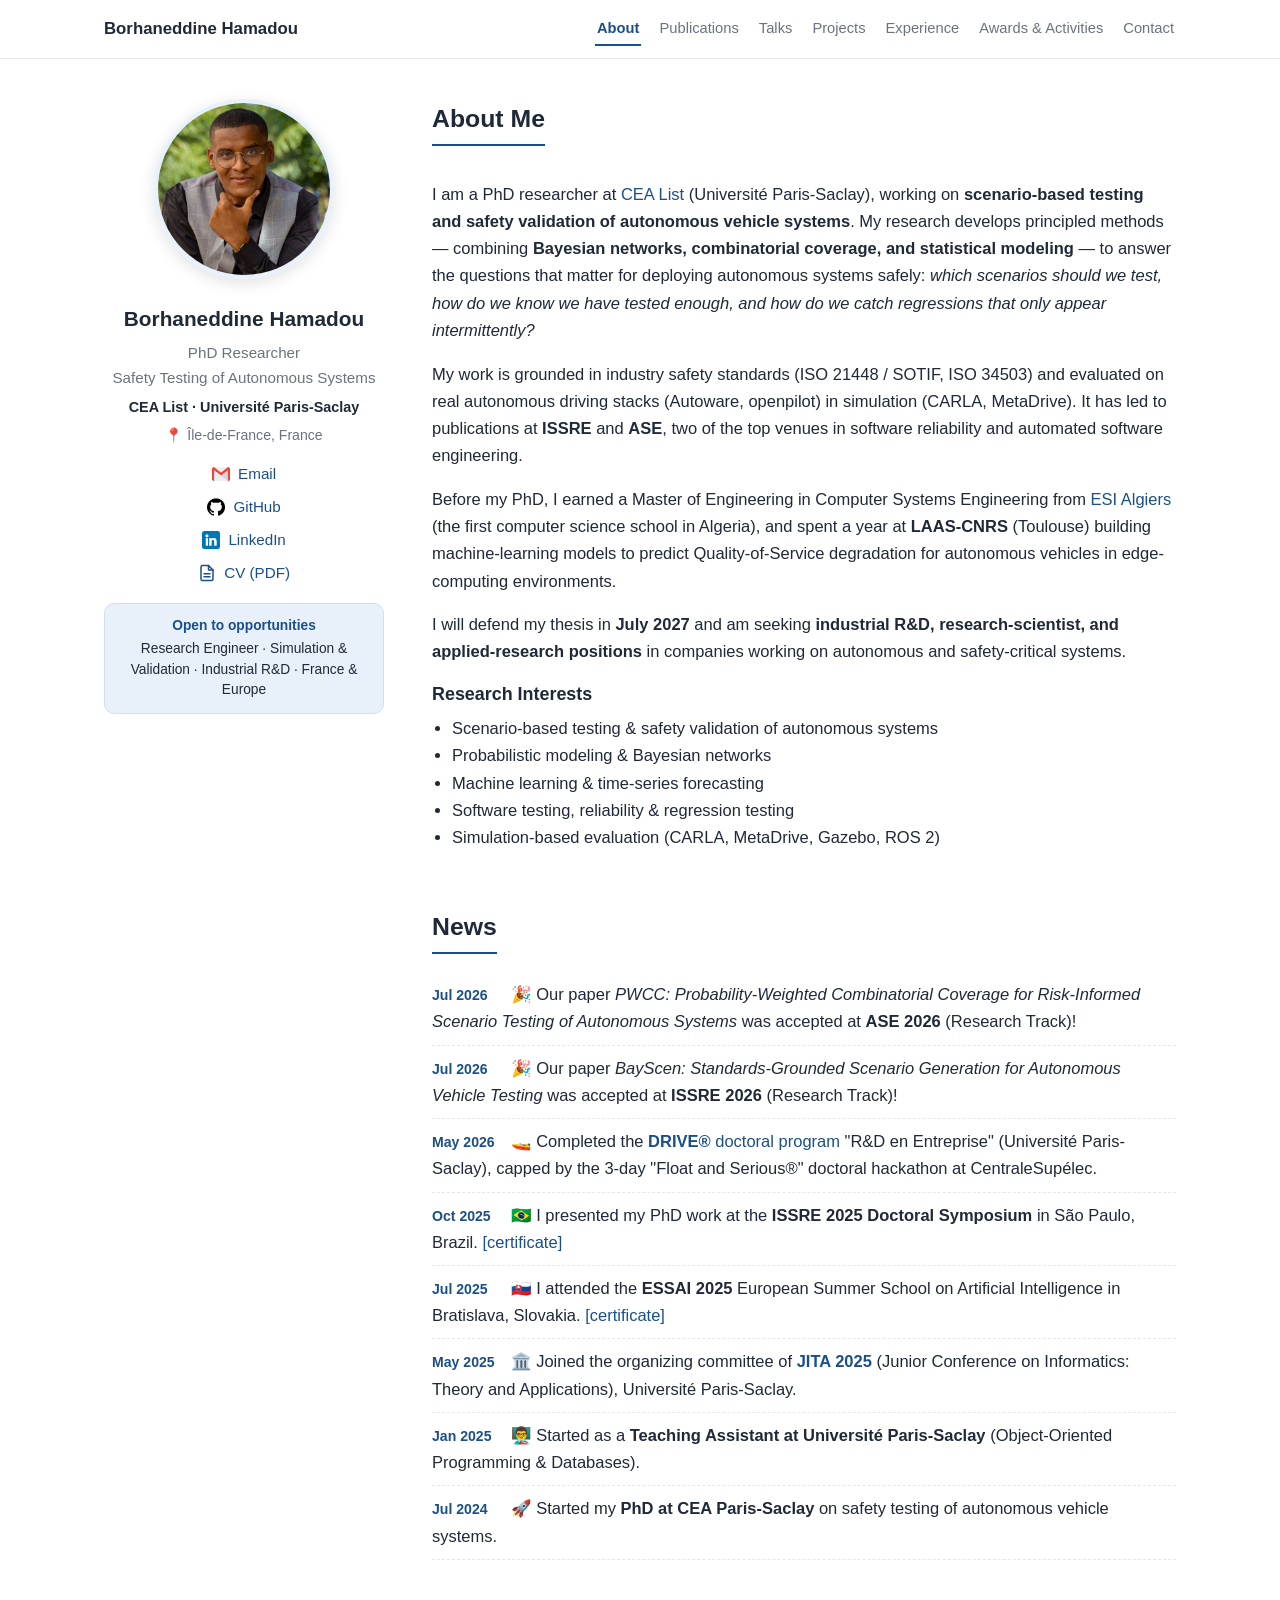
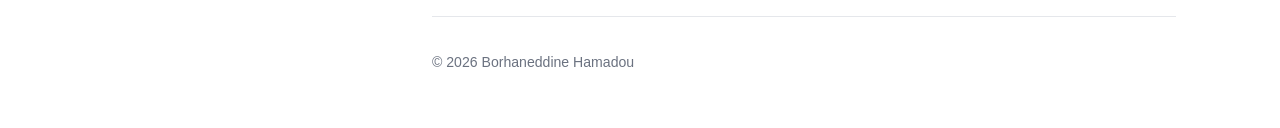
==== index.html @ 90764ddf "Initial commit: academic portfolio site Static multi-page site (no framework, no build step) for Git" ====
<!DOCTYPE html>
<html lang="en">
<head>
  <meta charset="UTF-8">
  <meta name="viewport" content="width=device-width, initial-scale=1.0">
  <title>Borhaneddine Hamadou — PhD Researcher in Autonomous Systems Safety Testing</title>
  <meta name="description" content="Borhaneddine Hamadou is a PhD researcher at CEA List, Université Paris-Saclay, working on scenario-based testing and safety validation of autonomous vehicle systems. Publications at ISSRE and ASE.">
  <meta name="author" content="Borhaneddine Hamadou">
  <meta name="keywords" content="Borhaneddine Hamadou, autonomous vehicles, scenario-based testing, safety validation, verification and validation, Bayesian networks, machine learning, PhD, CEA, Paris-Saclay, ISSRE, ASE, research scientist, industrial R&D">
  <link rel="canonical" href="https://borhaneddinehamadou.github.io/">

  <!-- Open Graph / social sharing -->
  <meta property="og:type" content="website">
  <meta property="og:title" content="Borhaneddine Hamadou — PhD Researcher in Autonomous Systems Safety Testing">
  <meta property="og:description" content="Borhaneddine Hamadou is a PhD researcher at CEA List, Université Paris-Saclay, working on scenario-based testing and safety validation of autonomous vehicle systems. Publications at ISSRE and ASE.">
  <meta property="og:image" content="https://borhaneddinehamadou.github.io/img/web/borhaneddine.jpg">
  <meta property="og:url" content="https://borhaneddinehamadou.github.io/">
  <meta name="twitter:card" content="summary">

  <link rel="icon" type="image/svg+xml" href="favicon.svg">
  <link rel="stylesheet" href="css/style.css">
  <script type="application/ld+json">
  {
    "@context": "https://schema.org",
    "@type": "Person",
    "name": "Borhaneddine Hamadou",
    "jobTitle": "PhD Researcher in Safety Testing of Autonomous Systems",
    "affiliation": [
      { "@type": "Organization", "name": "CEA List" },
      { "@type": "CollegeOrUniversity", "name": "Université Paris-Saclay" }
    ],
    "email": "mailto:borhaneddine.hamadou@cea.fr",
    "image": "https://borhaneddinehamadou.github.io/img/web/borhaneddine.jpg",
    "url": "https://borhaneddinehamadou.github.io/",
    "sameAs": [
      "https://github.com/BorhaneddineHamadou",
      "https://www.linkedin.com/in/borhaneddine-hamadou-48272431b/"
    ],
    "knowsAbout": ["Autonomous Vehicles", "Scenario-Based Testing", "Safety Validation", "Bayesian Networks", "Machine Learning", "Software Reliability"],
    "alumniOf": { "@type": "CollegeOrUniversity", "name": "École nationale Supérieure d'Informatique d'Alger (ESI)" }
  }
  </script>
</head>
<body>

<header class="site-nav" id="top">
  <nav aria-label="Main navigation">
    <a href="index.html" class="brand">Borhaneddine Hamadou</a>
    <input type="checkbox" id="nav-toggle" class="nav-toggle">
    <label for="nav-toggle" class="nav-toggle-label" title="Menu"><span class="nav-burger"></span><span class="sr-only">Menu</span></label>
    <div class="nav-links">
      <a href="index.html" class="active">About</a>
      <a href="publications.html">Publications</a>
      <a href="talks.html">Talks</a>
      <a href="projects.html">Projects</a>
      <a href="experience.html">Experience</a>
      <a href="activities.html">Awards &amp; Activities</a>
      <a href="contact.html">Contact</a>
    </div>
  </nav>
</header>

<div class="layout">

  <!-- ============ SIDEBAR ============ -->
  <aside class="sidebar">
    <img src="img/web/borhaneddine.jpg" alt="Portrait of Borhaneddine Hamadou" class="avatar" width="180" height="180">
    <h1 class="name">Borhaneddine Hamadou</h1>
    <p class="tagline">PhD Researcher<br>Safety Testing of Autonomous Systems</p>
    <p class="affil">CEA List · Université Paris-Saclay</p>
    <p class="location">📍 Île-de-France, France</p>
    <ul class="side-links">
      <li><a href="mailto:borhaneddine.hamadou@cea.fr"><img src="img/web/gmail.png" alt="" class="icon" width="18" height="18"> Email</a></li>
      <li><a href="https://github.com/BorhaneddineHamadou" target="_blank" rel="noopener"><img src="img/web/github.png" alt="" class="icon" width="18" height="18"> GitHub</a></li>
      <li><a href="https://www.linkedin.com/in/borhaneddine-hamadou-48272431b/" target="_blank" rel="noopener"><img src="img/web/linkedin.png" alt="" class="icon" width="18" height="18"> LinkedIn</a></li>
      <li><a href="docs/Hamadou_Borhaneddine_CV.pdf" target="_blank" rel="noopener"><img src="img/web/cv.svg" alt="" class="icon" width="18" height="18"> CV (PDF)</a></li>
    </ul>
    <div class="availability">
      <strong>Open to opportunities</strong>
      <span>Research Engineer &middot; Simulation &amp; Validation &middot; Industrial R&amp;D &middot; France &amp; Europe</span>
    </div>
  </aside>

  <!-- ============ MAIN ============ -->
  <main>

    <section id="about">
      <h2>About Me</h2>
      <p>
        I am a PhD researcher at <a href="https://list.cea.fr/en/" target="_blank" rel="noopener">CEA List</a> (Universit&eacute; Paris-Saclay),
        working on <strong>scenario-based testing and safety validation of autonomous vehicle systems</strong>.
        My research develops principled methods &mdash; combining <strong>Bayesian networks, combinatorial coverage, and statistical modeling</strong> &mdash;
        to answer the questions that matter for deploying autonomous systems safely: <em>which scenarios should we test, how do we know
        we have tested enough, and how do we catch regressions that only appear intermittently?</em>
      </p>
      <p>
        My work is grounded in industry safety standards (ISO 21448 / SOTIF, ISO 34503) and evaluated on real
        autonomous driving stacks (Autoware, openpilot) in simulation (CARLA, MetaDrive). It has led to publications at
        <strong>ISSRE</strong> and <strong>ASE</strong>, two of the top venues in software reliability and automated software engineering.
      </p>
      <p>
        Before my PhD, I earned a Master of Engineering in Computer Systems Engineering from
        <a href="https://www.esi.dz/" target="_blank" rel="noopener">ESI Algiers</a> (the first computer science school in Algeria), and spent a year at
        <strong>LAAS-CNRS</strong> (Toulouse) building machine-learning models to predict Quality-of-Service degradation for
        autonomous vehicles in edge-computing environments.
      </p>
      <p>
        I will defend my thesis in <strong>July 2027</strong> and am seeking <strong>industrial R&amp;D, research-scientist,
        and applied-research positions</strong> in companies working on autonomous and safety-critical systems. 
        <!-- &mdash; where
        rigorous research meets real-world engineering. -->
      </p>
      <h3>Research Interests</h3>
      <ul class="interests">
        <li>Scenario-based testing &amp; safety validation of autonomous systems</li>
        <li>Probabilistic modeling &amp; Bayesian networks</li>
        <li>Machine learning &amp; time-series forecasting</li>
        <li>Software testing, reliability &amp; regression testing</li>
        <li>Simulation-based evaluation (CARLA, MetaDrive, Gazebo, ROS 2)</li>
      </ul>
    </section>

    <section id="news">
      <h2>News</h2>
      <ul class="news-list">
        <li><span class="news-date">Jul 2026</span> 🎉 Our paper <em>PWCC: Probability-Weighted Combinatorial Coverage for Risk-Informed Scenario Testing of Autonomous Systems</em> was accepted at <strong>ASE 2026</strong> (Research Track)!</li>
        <li><span class="news-date">Jul 2026</span> 🎉 Our paper <em>BayScen: Standards-Grounded Scenario Generation for Autonomous Vehicle Testing</em> was accepted at <strong>ISSRE 2026</strong> (Research Track)!</li>
        <li><span class="news-date">May 2026</span> 🚤 Completed the <a href="https://www.universite-paris-saclay.fr/parcours-rd-en-entreprise#home200162" target="_blank" rel="noopener"><strong>DRIVE&reg;</strong> doctoral program</a> "R&amp;D en Entreprise" (Universit&eacute; Paris-Saclay), capped by the 3-day "Float and Serious&reg;" doctoral hackathon at CentraleSup&eacute;lec.</li>
        <li><span class="news-date">Oct 2025</span> 🇧🇷 I presented my PhD work at the <strong>ISSRE 2025 Doctoral Symposium</strong> in S&atilde;o Paulo, Brazil. <a href="certifications/ISSRE 2025.pdf" target="_blank" rel="noopener">[certificate]</a></li>
        <li><span class="news-date">Jul 2025</span> 🇸🇰 I attended the <strong>ESSAI 2025</strong> European Summer School on Artificial Intelligence in Bratislava, Slovakia. <a href="certifications/essai.pdf" target="_blank" rel="noopener">[certificate]</a></li>
        <li><span class="news-date">May 2025</span> 🏛️ Joined the organizing committee of <a href="https://jita2025.github.io/jita2025/" target="_blank" rel="noopener"><strong>JITA 2025</strong></a> (Junior Conference on Informatics: Theory and Applications), Universit&eacute; Paris-Saclay.</li>
        <li><span class="news-date">Jan 2025</span> 👨‍🏫 Started as a <strong>Teaching Assistant at Universit&eacute; Paris-Saclay</strong> (Object-Oriented Programming &amp; Databases).</li>
        <li><span class="news-date">Jul 2024</span> 🚀 Started my <strong>PhD at CEA Paris-Saclay</strong> on safety testing of autonomous vehicle systems.</li>
      </ul>
    </section>

    <footer>
      <p>© 2026 Borhaneddine Hamadou</p>
    </footer>

  </main>
</div>

</body>
</html>
---- css/style.css ----
/* ============ Base ============ */
:root {
  --ink: #1f2937;
  --ink-light: #6b7280;
  --bg: #ffffff;
  --bg-soft: #f7f9fb;
  --border: #e5e7eb;
  --accent: #1b4f8a;
  --accent-soft: #e8f0fa;
  --radius: 10px;
  --max-width: 1120px;
}

* { box-sizing: border-box; }

html {
  scroll-behavior: smooth;
  scroll-padding-top: 70px;
}

body {
  margin: 0;
  font-family: -apple-system, BlinkMacSystemFont, "Segoe UI", Roboto, "Helvetica Neue", Arial, sans-serif;
  color: var(--ink);
  background: var(--bg);
  line-height: 1.65;
  font-size: 16.5px;
}

a { color: var(--accent); text-decoration: none; }
a:hover { text-decoration: underline; }

h2 {
  font-size: 1.55rem;
  border-bottom: 2px solid var(--accent);
  display: inline-block;
  padding-bottom: 4px;
  margin: 0 0 18px;
}

h3 { margin: 0 0 6px; font-size: 1.12rem; line-height: 1.4; }

section { margin-bottom: 56px; }

/* ============ Top nav ============ */
.site-nav {
  position: sticky;
  top: 0;
  z-index: 50;
  background: rgba(255, 255, 255, 0.95);
  backdrop-filter: blur(6px);
  border-bottom: 1px solid var(--border);
}

.site-nav nav {
  max-width: var(--max-width);
  margin: 0 auto;
  padding: 12px 24px;
  display: flex;
  align-items: center;
  justify-content: space-between;
  flex-wrap: wrap;
  gap: 8px;
}

.brand {
  font-weight: 700;
  font-size: 1.05rem;
  color: var(--ink);
}

.nav-links {
  display: flex;
  flex-wrap: wrap;
  gap: 4px 16px;
  font-size: 0.92rem;
}

.nav-links a {
  color: var(--ink-light);
  padding: 4px 2px;
  border-bottom: 2px solid transparent;
}

.nav-links a:hover { color: var(--accent); text-decoration: none; }
.nav-links a.active { color: var(--accent); border-bottom-color: var(--accent); font-weight: 600; }

/* Visible to screen readers only */
.sr-only {
  position: absolute;
  width: 1px;
  height: 1px;
  padding: 0;
  margin: -1px;
  overflow: hidden;
  clip: rect(0, 0, 0, 0);
  white-space: nowrap;
  border: 0;
}

/* Mobile menu toggle — CSS only, no JavaScript.
   The checkbox stays in the DOM (focusable, screen-reader operable) but is
   visually collapsed; the label is the visible hamburger and appears only
   under the responsive breakpoint. */
.nav-toggle {
  position: absolute;
  width: 1px;
  height: 1px;
  opacity: 0;
  margin: 0;
}

.nav-toggle-label {
  display: none;
  cursor: pointer;
  color: var(--ink);
  padding: 11px 8px;
  margin: -11px -8px;
}

.nav-burger,
.nav-burger::before,
.nav-burger::after {
  display: block;
  width: 22px;
  height: 2px;
  background: currentColor;
  border-radius: 2px;
}

.nav-burger { position: relative; }

.nav-burger::before,
.nav-burger::after {
  content: "";
  position: absolute;
  left: 0;
}

.nav-burger::before { top: -7px; }
.nav-burger::after  { top: 7px; }

/* ============ Layout ============ */
.layout {
  max-width: var(--max-width);
  margin: 0 auto;
  padding: 40px 24px;
  display: grid;
  grid-template-columns: 280px 1fr;
  gap: 48px;
  align-items: start;
}

/* ============ Sidebar ============ */
.sidebar {
  position: sticky;
  top: 80px;
  text-align: center;
}

.avatar {
  width: 180px;
  height: 180px;
  border-radius: 50%;
  object-fit: cover;
  object-position: center top;
  border: 4px solid var(--accent-soft);
  box-shadow: 0 4px 16px rgba(0, 0, 0, 0.12);
}

.name { font-size: 1.3rem; margin: 14px 0 4px; }

.tagline { color: var(--ink-light); margin: 0 0 6px; font-size: 0.95rem; }

.affil { font-weight: 600; font-size: 0.9rem; margin: 0 0 4px; }

.location { color: var(--ink-light); font-size: 0.88rem; margin: 0 0 14px; }

.side-links {
  list-style: none;
  padding: 0;
  margin: 0 0 18px;
  display: flex;
  flex-direction: column;
  gap: 8px;
  font-size: 0.95rem;
}

.icon {
  width: 18px;
  height: 18px;
  vertical-align: -4px;
  margin-right: 4px;
}

.availability {
  background: var(--accent-soft);
  border: 1px solid #cfe0f3;
  border-radius: var(--radius);
  padding: 12px 14px;
  font-size: 0.86rem;
  line-height: 1.5;
}

.availability strong { display: block; color: var(--accent); margin-bottom: 2px; }

/* ============ About ============ */
.interests {
  padding-left: 20px;
  margin: 8px 0 0;
}

/* ============ News ============ */
.news-list {
  list-style: none;
  padding: 0;
  margin: 0;
}

.news-list li {
  padding: 9px 0;
  border-bottom: 1px dashed var(--border);
}

.news-date {
  display: inline-block;
  min-width: 74px;
  font-weight: 700;
  color: var(--accent);
  font-size: 0.88rem;
}

/* ============ Publications ============ */
.pub-year {
  font-size: 1.2rem;
  margin: 28px 0 12px;
}

.pub {
  border-left: 3px solid #d0d7de;
  padding: 2px 0 2px 16px;
  margin: 0 0 20px;
}

.pub-entry { margin: 0; }

.pub-me { font-weight: 600; }

.pub-entry a { font-weight: 600; white-space: nowrap; }

.pub-tldr {
  margin: 6px 0 0;
  font-size: 0.92rem;
  color: var(--ink-light);
}

.pub-links { margin: 6px 0 0; }
.pub-links a { margin-right: 10px; font-weight: 600; font-size: 0.92rem; }

/* ============ Talks ============ */
.talks {
  display: flex;
  flex-direction: column;
  gap: 18px;
}

.talk {
  display: grid;
  grid-template-columns: 220px 1fr;
  gap: 22px;
  background: var(--bg-soft);
  border: 1px solid var(--border);
  border-radius: var(--radius);
  padding: 18px;
  align-items: start;
}

.talk img {
  width: 100%;
  height: 150px;
  object-fit: cover;
  border-radius: var(--radius);
  display: block;
}

.talk-meta { color: var(--ink-light); font-size: 0.88rem; margin: 4px 0 8px; }

.talk-body p { font-size: 0.95rem; margin: 0 0 6px; }

/* ============ Projects ============ */
.project.featured {
  display: grid;
  grid-template-columns: 240px 1fr;
  gap: 24px;
  background: var(--bg-soft);
  border: 1px solid var(--border);
  border-radius: var(--radius);
  padding: 20px;
  margin-bottom: 20px;
}

/* Wide variant: a landscape figure spans the full card, text sits below */
.project.featured.wide {
  display: block;
}

.project.featured.wide .project-media {
  margin-bottom: 16px;
}

.project.featured.wide .project-media img {
  border: 1px solid var(--border);
  background: #fff;
}

.project-media img {
  width: 100%;
  height: auto;
  border-radius: var(--radius);
}

.project-meta { color: var(--ink-light); font-size: 0.88rem; margin: 0 0 8px; }

.project-highlights { padding-left: 20px; margin: 8px 0; font-size: 0.95rem; }

.project-grid {
  display: grid;
  /* auto-fill, not auto-fit: empty tracks are kept, so a lone card stays one
     column wide instead of stretching across the whole content area */
  grid-template-columns: repeat(auto-fill, minmax(240px, 1fr));
  gap: 16px;
}

.project.card {
  background: var(--bg-soft);
  border: 1px solid var(--border);
  border-radius: var(--radius);
  padding: 16px 18px;
}

.project.card p { font-size: 0.94rem; margin: 6px 0; }

/* ============ Video ============ */
.video-details { margin-top: 10px; }

.video-details summary {
  cursor: pointer;
  font-weight: 600;
  color: var(--accent);
  font-size: 0.94rem;
  list-style: none;
}

.video-details summary::-webkit-details-marker { display: none; }

.video-details video {
  margin-top: 10px;
  border-radius: var(--radius);
  background: #000;
}

/* ============ Teaching ============ */
.teaching-item {
  background: var(--bg-soft);
  border: 1px solid var(--border);
  border-radius: var(--radius);
  padding: 16px 20px;
  margin-bottom: 14px;
}

.teaching-item ul { padding-left: 20px; margin: 8px 0 0; font-size: 0.96rem; }

/* ============ Experience ============ */
.section-note {
  color: var(--ink-light);
  font-size: 0.95rem;
  margin: 0 0 18px;
  max-width: 780px;
}

.exp-item {
  border-left: 3px solid #d0d7de;
  padding: 2px 0 2px 16px;
  margin: 0 0 18px;
}

.exp-item h3 { font-size: 1.05rem; }

.exp-type { font-weight: 500; color: var(--ink-light); }

.exp-item ul { padding-left: 18px; margin: 6px 0 0; font-size: 0.94rem; }

.exp-item .pub-links { margin-top: 8px; }

/* ============ Gallery ============ */
.gallery {
  display: grid;
  grid-template-columns: repeat(auto-fill, minmax(280px, 1fr));
  gap: 20px;
}

.gallery-item {
  margin: 0;
  background: var(--bg-soft);
  border: 1px solid var(--border);
  border-radius: var(--radius);
  overflow: hidden;
  display: flex;
  flex-direction: column;
}

.gallery-item.award { border-top: 3px solid #d4a017; }

.gallery-item img {
  width: 100%;
  height: 220px;
  object-fit: cover;
  object-position: center 30%;
  display: block;
  transition: transform 0.25s ease;
}

.gallery-item a:hover img { transform: scale(1.03); }

.gallery-item figcaption { padding: 12px 16px 16px; font-size: 0.92rem; }

.gallery-item figcaption p { margin: 6px 0 0; }

.gallery-item .no-image { padding-top: 16px; }

/* ============ Contact ============ */
.contact-list {
  list-style: none;
  padding: 0;
  display: flex;
  flex-direction: column;
  gap: 8px;
}

/* ============ Footer ============ */
footer {
  border-top: 1px solid var(--border);
  padding-top: 20px;
  color: var(--ink-light);
  font-size: 0.88rem;
}

/* ============ Responsive ============ */
@media (max-width: 860px) {
  .layout {
    grid-template-columns: 1fr;
    gap: 32px;
    padding: 28px 18px;
  }

  .sidebar {
    position: static;
  }

  .project.featured { grid-template-columns: 1fr; }

  .talk { grid-template-columns: 1fr; }

  .talk img { height: 200px; }

  .project-media img { max-width: 320px; margin: 0 auto; display: block; }

  .project.featured.wide .project-media img { max-width: 100%; }

  .nav-links { font-size: 0.95rem; }

  /* ---- Collapsed nav ---- */
  .nav-toggle-label { display: block; }

  .nav-toggle:focus-visible + .nav-toggle-label {
    outline: 2px solid var(--accent);
    outline-offset: 1px;
    border-radius: 6px;
  }

  .nav-toggle:checked + .nav-toggle-label .nav-burger { background: transparent; }
  .nav-toggle:checked + .nav-toggle-label .nav-burger::before { top: 0; transform: rotate(45deg); }
  .nav-toggle:checked + .nav-toggle-label .nav-burger::after { top: 0; transform: rotate(-45deg); }

  .nav-links {
    display: none;
    flex-basis: 100%;
    flex-direction: column;
    gap: 0;
    margin-top: 8px;
    padding-top: 6px;
    border-top: 1px solid var(--border);
  }

  .nav-toggle:checked ~ .nav-links { display: flex; }

  .nav-links a {
    padding: 10px 12px;
    border-bottom: none;
    border-left: 3px solid transparent;
    border-radius: 0 6px 6px 0;
  }

  .nav-links a.active {
    border-bottom-color: transparent;
    border-left-color: var(--accent);
    background: var(--accent-soft);
  }
}
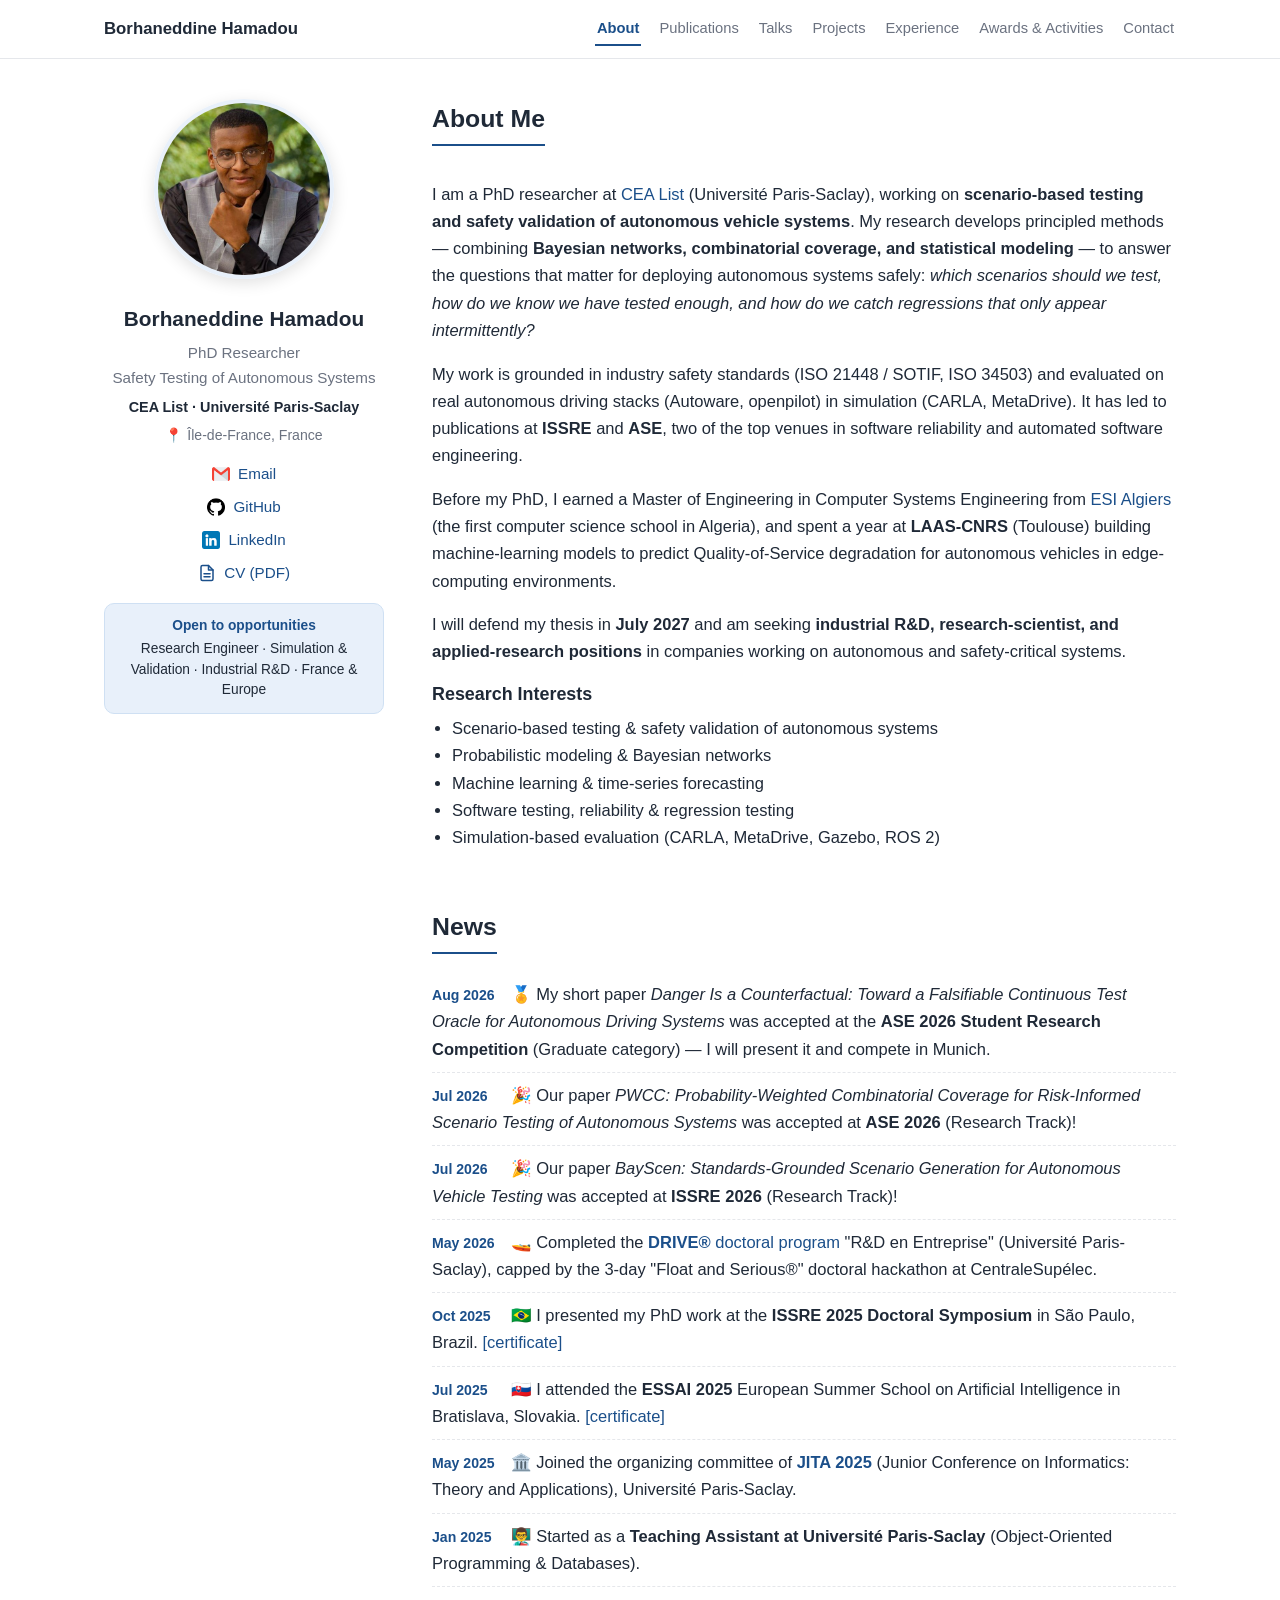
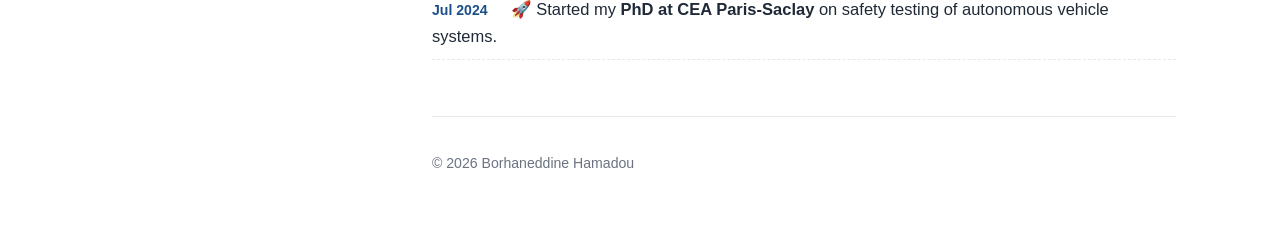
==== commit 06af1541: "Add ASE 2026 SRC paper; publish redacted ISTQB certificate - Publications and News: "Danger Is a Cou" ====
--- a/index.html
+++ b/index.html
@@ -123,6 +123,7 @@
     <section id="news">
       <h2>News</h2>
       <ul class="news-list">
+        <li><span class="news-date">Aug 2026</span> 🏅 My short paper <em>Danger Is a Counterfactual: Toward a Falsifiable Continuous Test Oracle for Autonomous Driving Systems</em> was accepted at the <strong>ASE 2026 Student Research Competition</strong> (Graduate category) — I will present it and compete in Munich.</li>
         <li><span class="news-date">Jul 2026</span> 🎉 Our paper <em>PWCC: Probability-Weighted Combinatorial Coverage for Risk-Informed Scenario Testing of Autonomous Systems</em> was accepted at <strong>ASE 2026</strong> (Research Track)!</li>
         <li><span class="news-date">Jul 2026</span> 🎉 Our paper <em>BayScen: Standards-Grounded Scenario Generation for Autonomous Vehicle Testing</em> was accepted at <strong>ISSRE 2026</strong> (Research Track)!</li>
         <li><span class="news-date">May 2026</span> 🚤 Completed the <a href="https://www.universite-paris-saclay.fr/parcours-rd-en-entreprise#home200162" target="_blank" rel="noopener"><strong>DRIVE&reg;</strong> doctoral program</a> "R&amp;D en Entreprise" (Universit&eacute; Paris-Saclay), capped by the 3-day "Float and Serious&reg;" doctoral hackathon at CentraleSup&eacute;lec.</li>
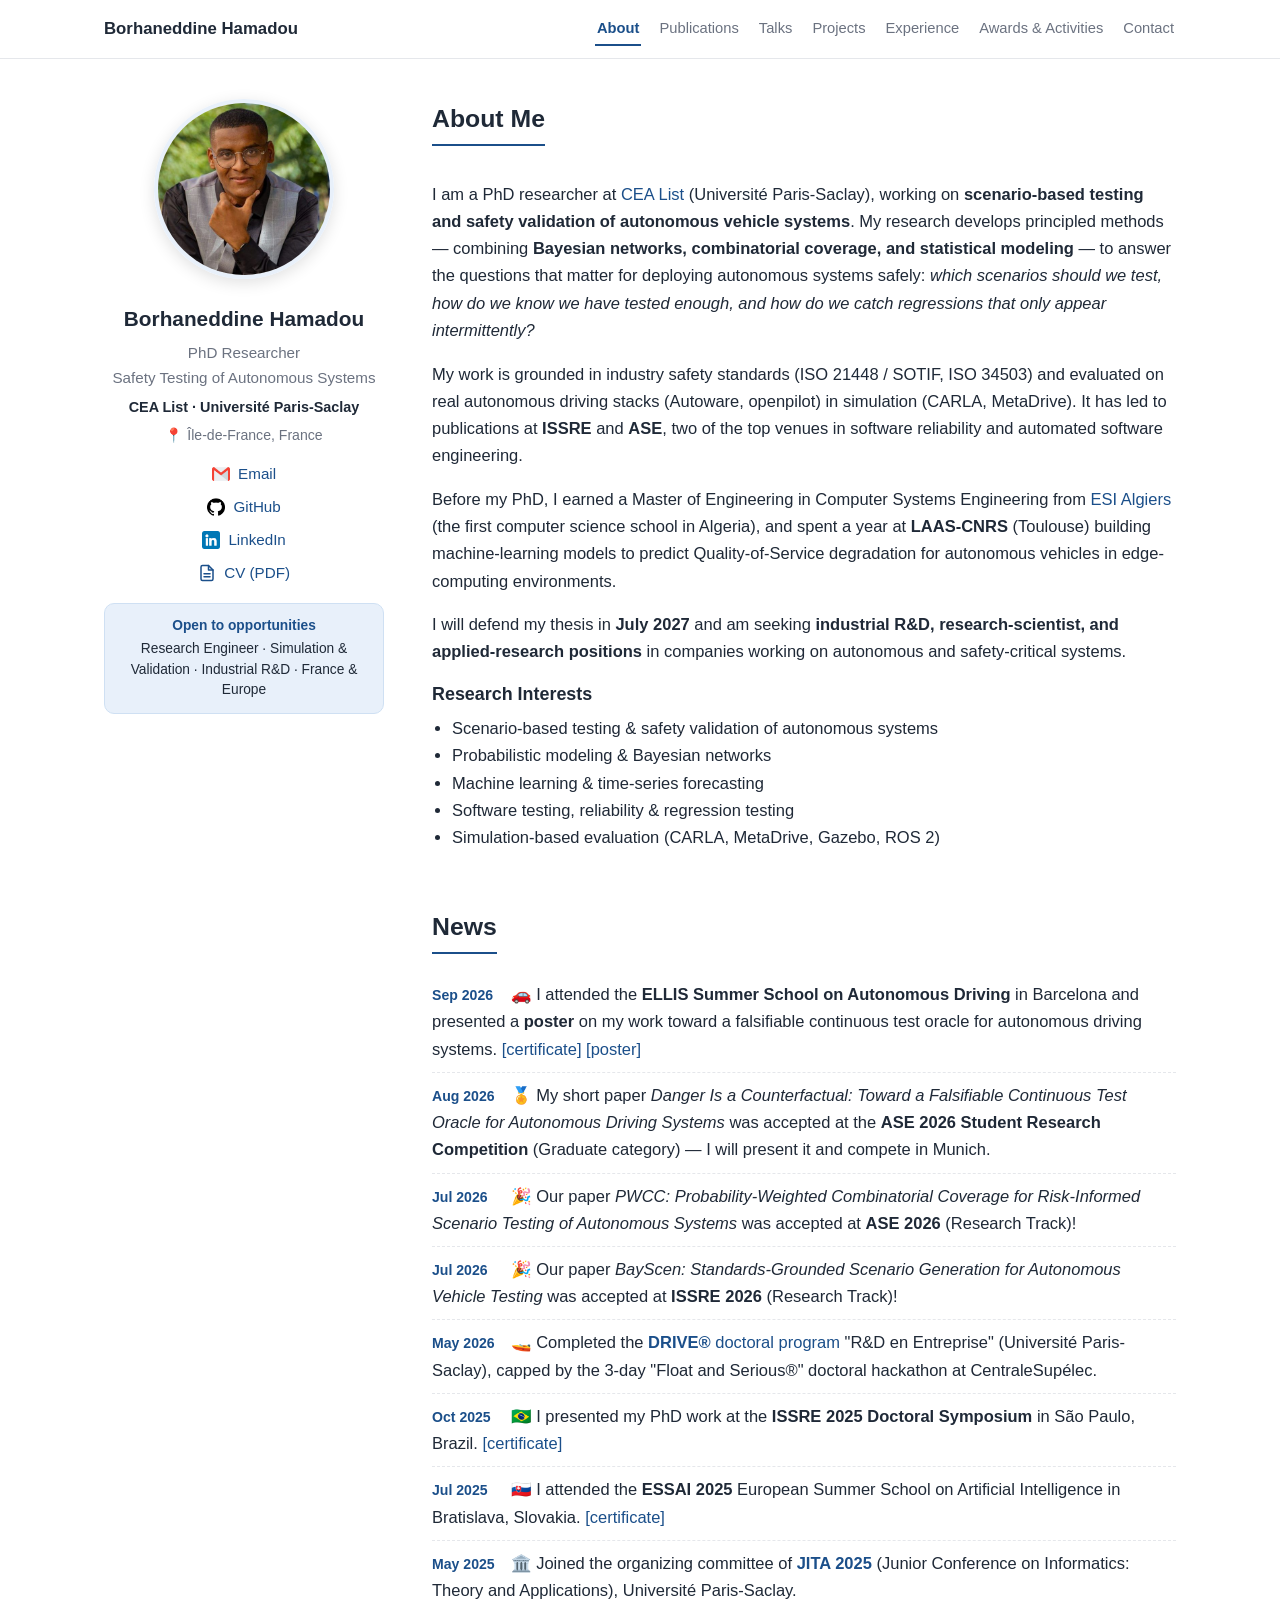
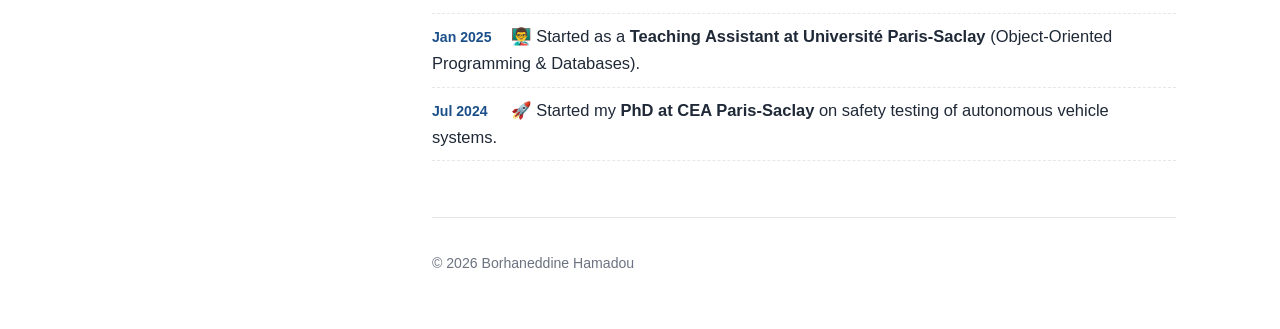
==== commit 5653c8e3: "Add ELLIS Summer School 2026 and the poster presented there - Talks: poster 'Danger Is a Counterfact" ====
--- a/index.html
+++ b/index.html
@@ -123,6 +123,7 @@
     <section id="news">
       <h2>News</h2>
       <ul class="news-list">
+        <li><span class="news-date">Sep 2026</span> 🚗 I attended the <strong>ELLIS Summer School on Autonomous Driving</strong> in Barcelona and presented a <strong>poster</strong> on my work toward a falsifiable continuous test oracle for autonomous driving systems. <a href="certifications/Certificateofattendance_BorhaneddineHamadou.pdf" target="_blank" rel="noopener">[certificate]</a> <a href="docs/posters/ELLIS2026_Danger_Is_a_Counterfactual_poster.pdf" target="_blank" rel="noopener">[poster]</a></li>
         <li><span class="news-date">Aug 2026</span> 🏅 My short paper <em>Danger Is a Counterfactual: Toward a Falsifiable Continuous Test Oracle for Autonomous Driving Systems</em> was accepted at the <strong>ASE 2026 Student Research Competition</strong> (Graduate category) — I will present it and compete in Munich.</li>
         <li><span class="news-date">Jul 2026</span> 🎉 Our paper <em>PWCC: Probability-Weighted Combinatorial Coverage for Risk-Informed Scenario Testing of Autonomous Systems</em> was accepted at <strong>ASE 2026</strong> (Research Track)!</li>
         <li><span class="news-date">Jul 2026</span> 🎉 Our paper <em>BayScen: Standards-Grounded Scenario Generation for Autonomous Vehicle Testing</em> was accepted at <strong>ISSRE 2026</strong> (Research Track)!</li>
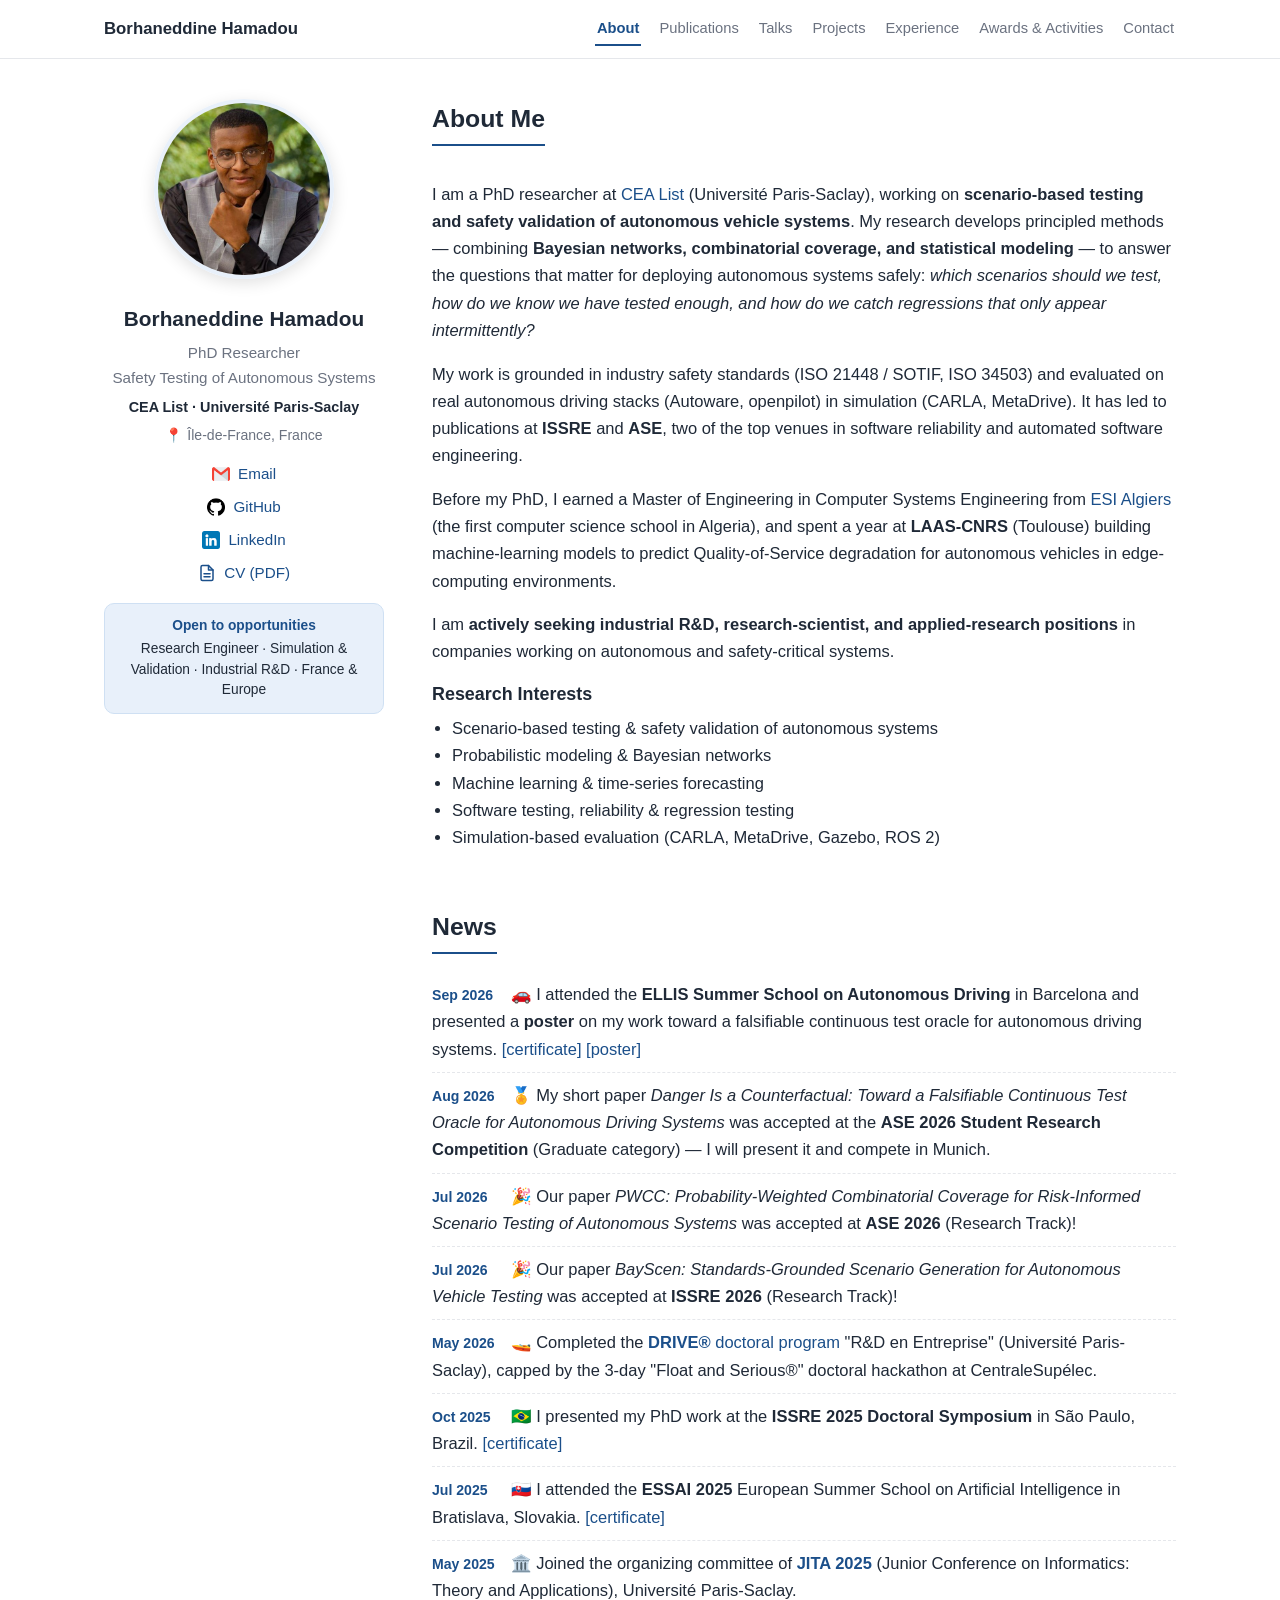
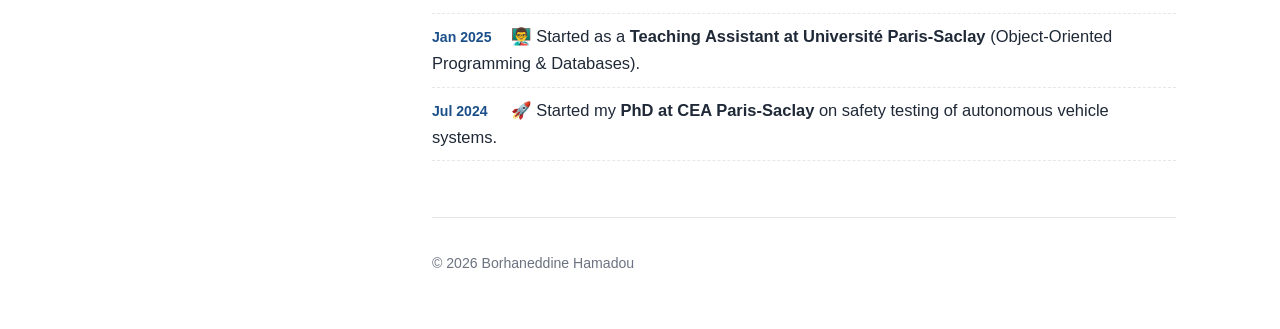
==== commit 66fb58c4: "Drop the 2027 defence date; state the job search as active" ====
--- a/index.html
+++ b/index.html
@@ -105,8 +105,8 @@
         autonomous vehicles in edge-computing environments.
       </p>
       <p>
-        I will defend my thesis in <strong>July 2027</strong> and am seeking <strong>industrial R&amp;D, research-scientist,
-        and applied-research positions</strong> in companies working on autonomous and safety-critical systems. 
+        I am <strong>actively seeking industrial R&amp;D, research-scientist, and applied-research
+        positions</strong> in companies working on autonomous and safety-critical systems. 
         <!-- &mdash; where
         rigorous research meets real-world engineering. -->
       </p>
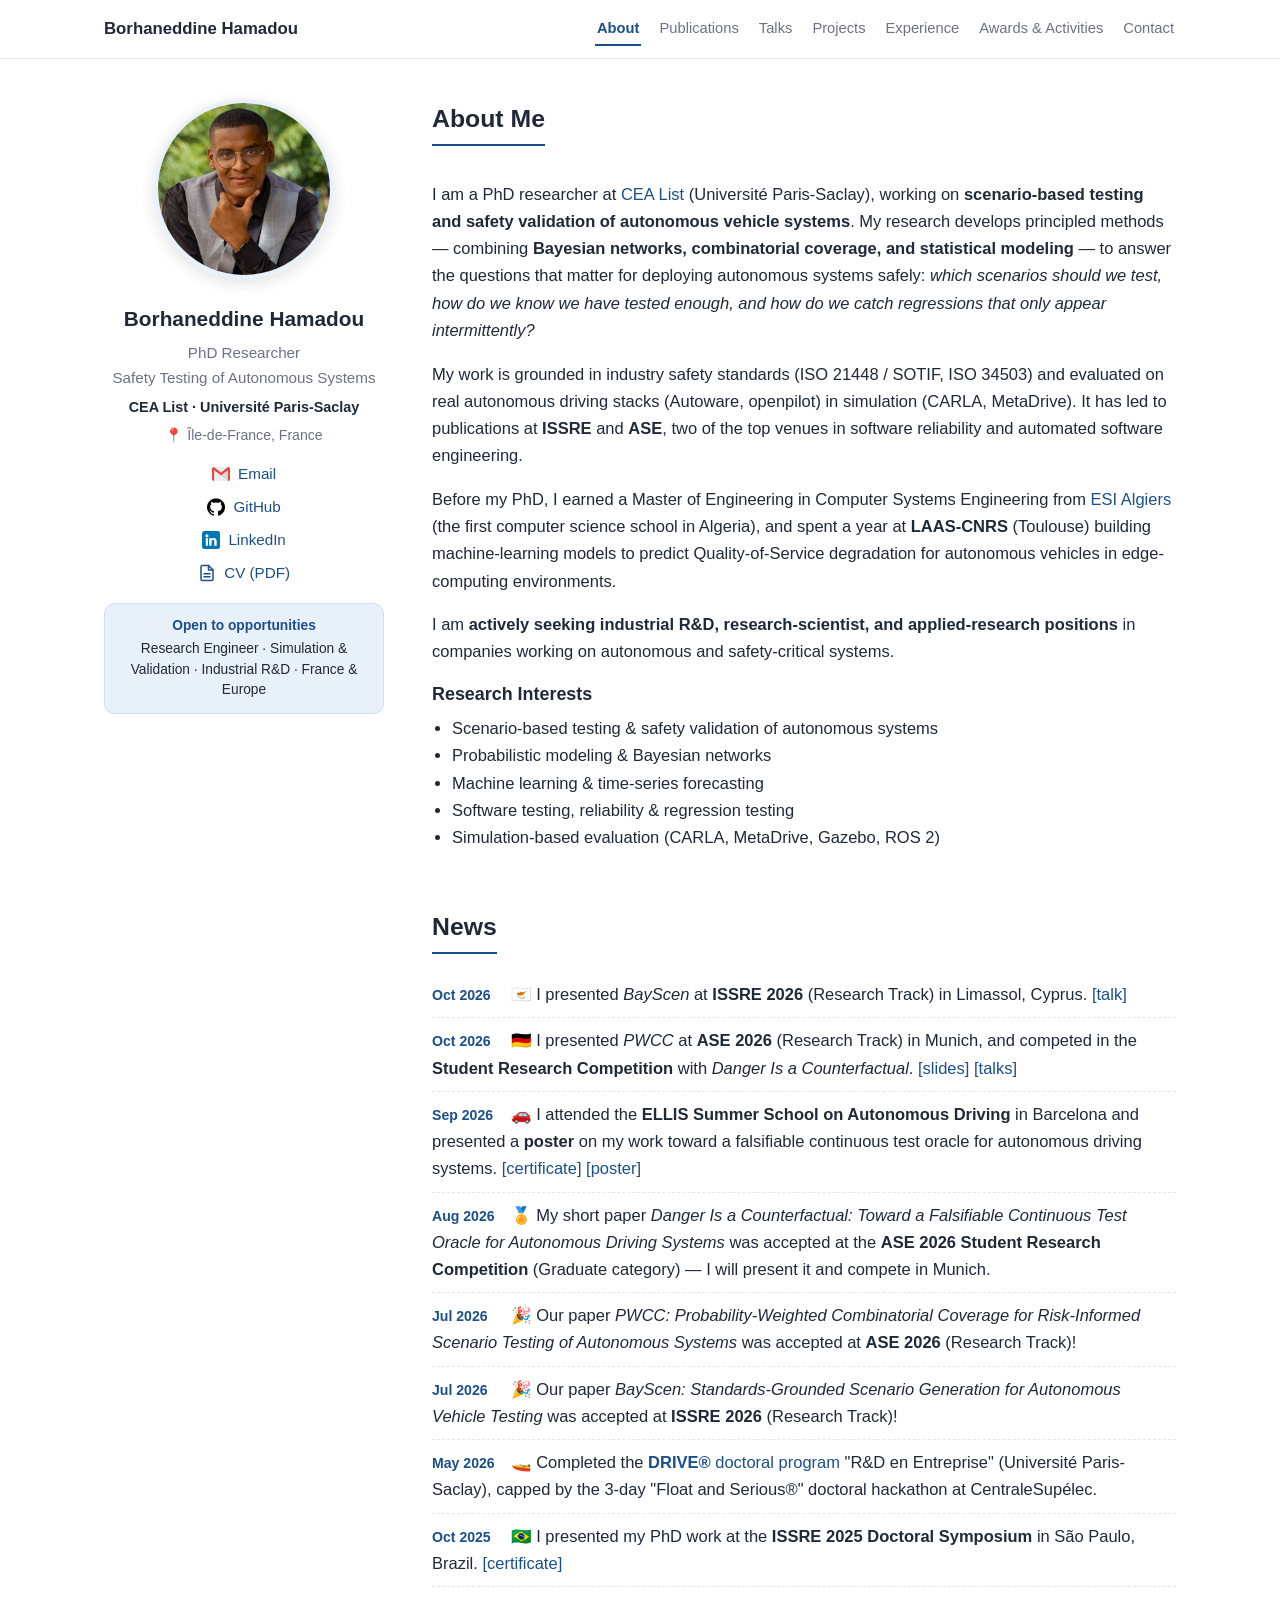
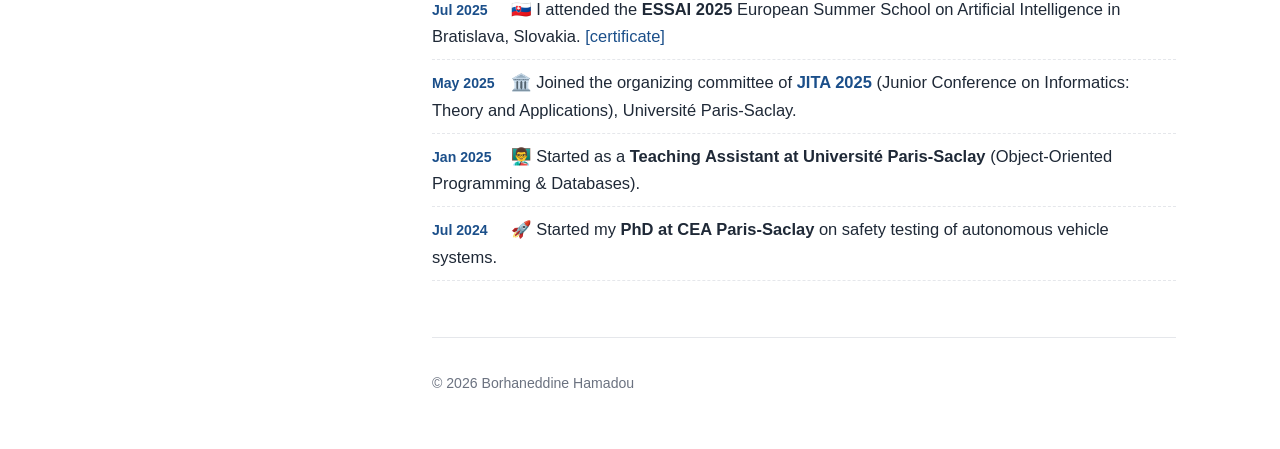
==== commit c02d2a01: "Add ASE 2026 and ISSRE 2026 conference presentations - Talks: PWCC (ASE research track, with slides)" ====
--- a/index.html
+++ b/index.html
@@ -123,6 +123,8 @@
     <section id="news">
       <h2>News</h2>
       <ul class="news-list">
+        <li><span class="news-date">Oct 2026</span> 🇨🇾 I presented <em>BayScen</em> at <strong>ISSRE 2026</strong> (Research Track) in Limassol, Cyprus. <a href="talks.html">[talk]</a></li>
+        <li><span class="news-date">Oct 2026</span> 🇩🇪 I presented <em>PWCC</em> at <strong>ASE 2026</strong> (Research Track) in Munich, and competed in the <strong>Student Research Competition</strong> with <em>Danger Is a Counterfactual</em>. <a href="docs/slides/main_conference_PWCC.pdf" target="_blank" rel="noopener">[slides]</a> <a href="talks.html">[talks]</a></li>
         <li><span class="news-date">Sep 2026</span> 🚗 I attended the <strong>ELLIS Summer School on Autonomous Driving</strong> in Barcelona and presented a <strong>poster</strong> on my work toward a falsifiable continuous test oracle for autonomous driving systems. <a href="certifications/Certificateofattendance_BorhaneddineHamadou.pdf" target="_blank" rel="noopener">[certificate]</a> <a href="docs/posters/ELLIS2026_Danger_Is_a_Counterfactual_poster.pdf" target="_blank" rel="noopener">[poster]</a></li>
         <li><span class="news-date">Aug 2026</span> 🏅 My short paper <em>Danger Is a Counterfactual: Toward a Falsifiable Continuous Test Oracle for Autonomous Driving Systems</em> was accepted at the <strong>ASE 2026 Student Research Competition</strong> (Graduate category) — I will present it and compete in Munich.</li>
         <li><span class="news-date">Jul 2026</span> 🎉 Our paper <em>PWCC: Probability-Weighted Combinatorial Coverage for Risk-Informed Scenario Testing of Autonomous Systems</em> was accepted at <strong>ASE 2026</strong> (Research Track)!</li>
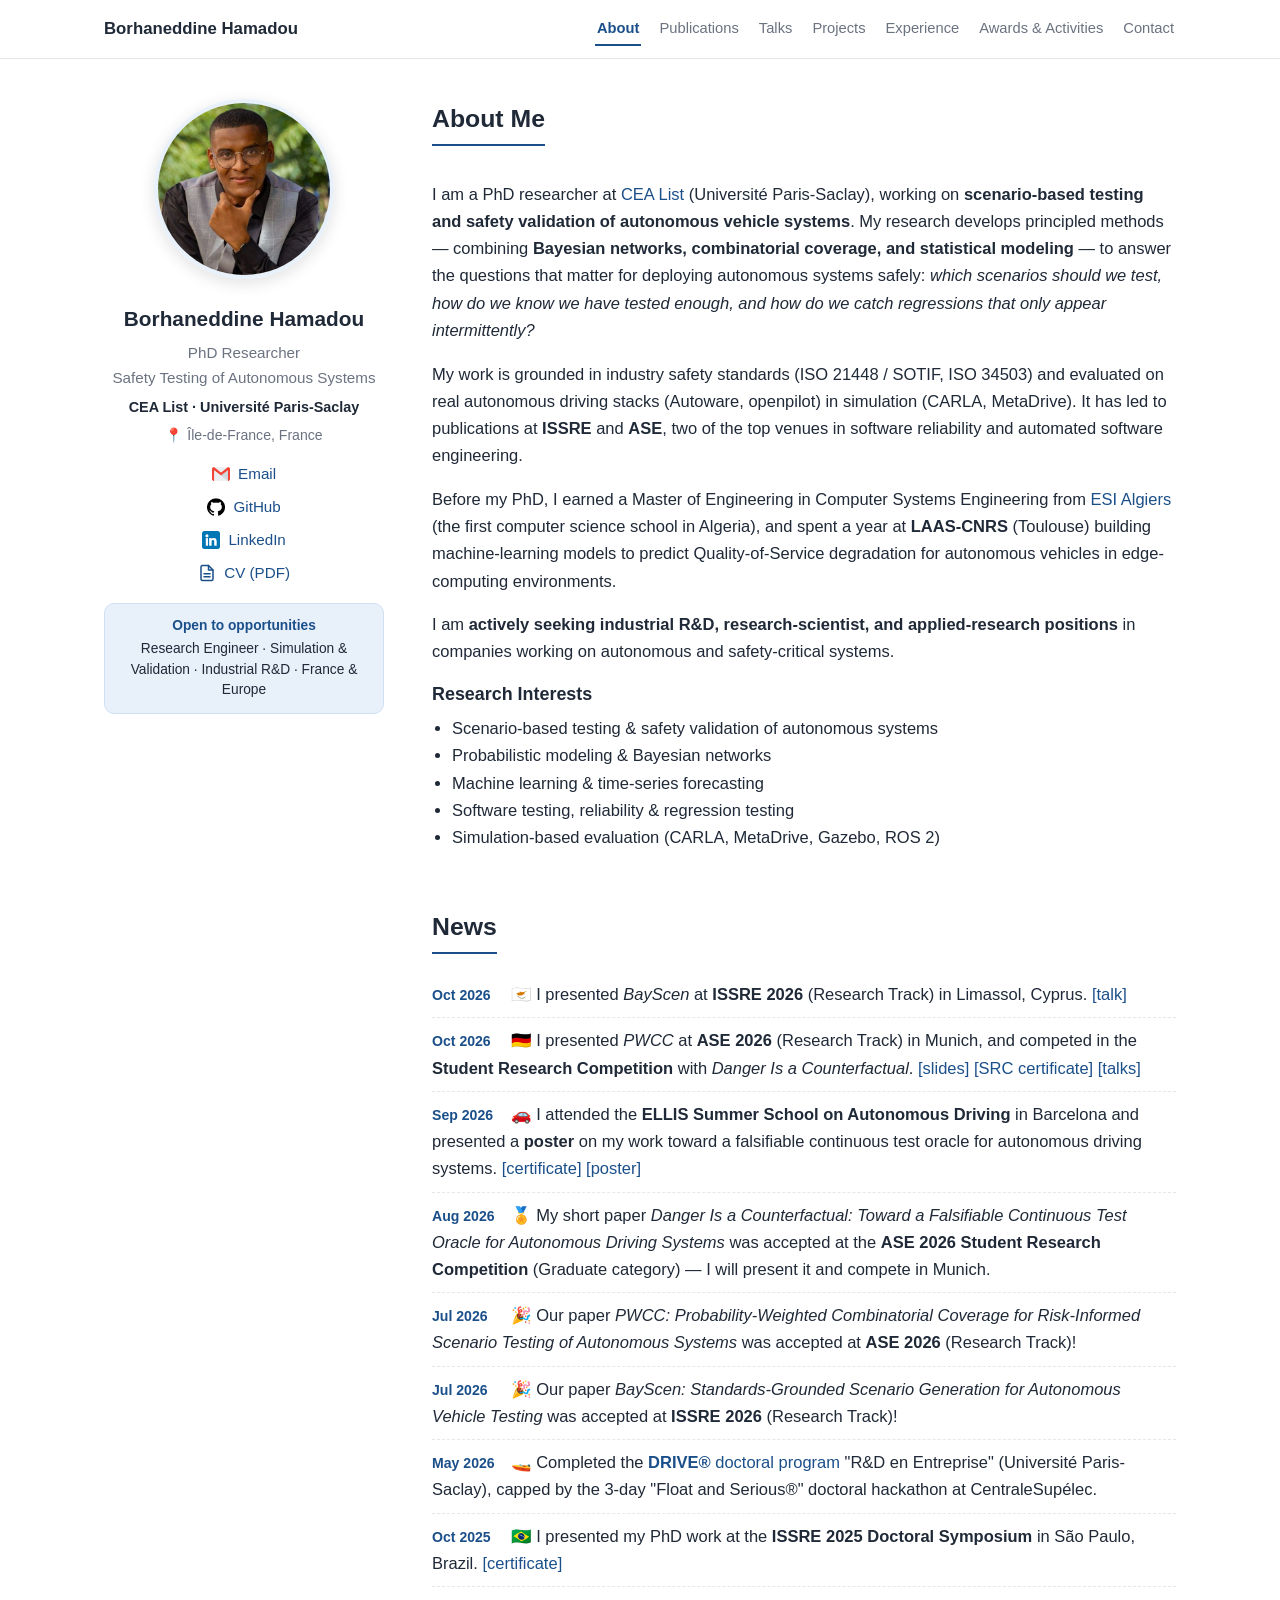
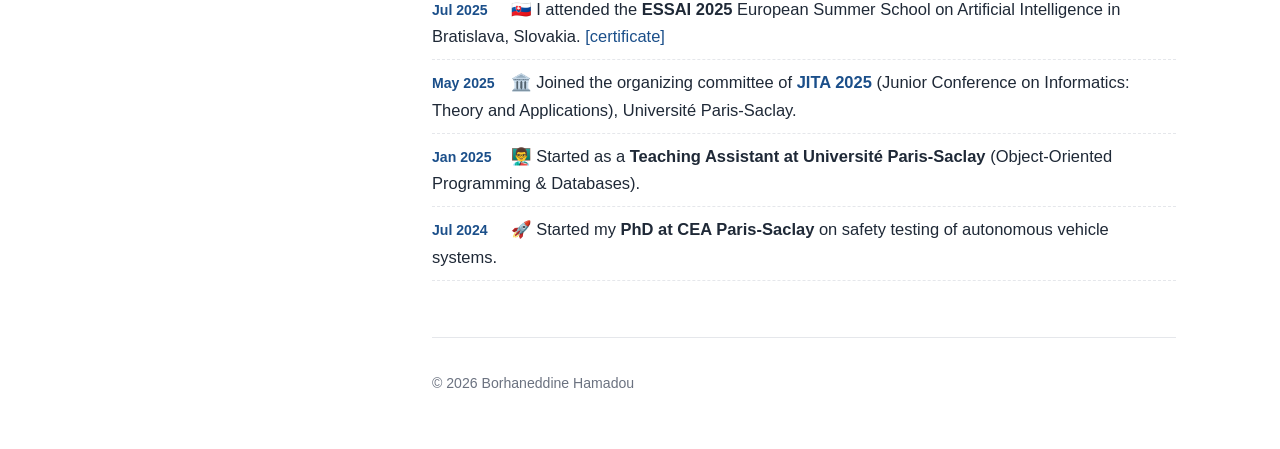
==== commit fa18c83c: "Add the ACM Certificate of Recognition for the ASE 2026 SRC Gallery item in Awards & Activities, plu" ====
--- a/index.html
+++ b/index.html
@@ -124,7 +124,7 @@
       <h2>News</h2>
       <ul class="news-list">
         <li><span class="news-date">Oct 2026</span> 🇨🇾 I presented <em>BayScen</em> at <strong>ISSRE 2026</strong> (Research Track) in Limassol, Cyprus. <a href="talks.html">[talk]</a></li>
-        <li><span class="news-date">Oct 2026</span> 🇩🇪 I presented <em>PWCC</em> at <strong>ASE 2026</strong> (Research Track) in Munich, and competed in the <strong>Student Research Competition</strong> with <em>Danger Is a Counterfactual</em>. <a href="docs/slides/main_conference_PWCC.pdf" target="_blank" rel="noopener">[slides]</a> <a href="talks.html">[talks]</a></li>
+        <li><span class="news-date">Oct 2026</span> 🇩🇪 I presented <em>PWCC</em> at <strong>ASE 2026</strong> (Research Track) in Munich, and competed in the <strong>Student Research Competition</strong> with <em>Danger Is a Counterfactual</em>. <a href="docs/slides/main_conference_PWCC.pdf" target="_blank" rel="noopener">[slides]</a> <a href="certifications/SRC_Certificate.pdf" target="_blank" rel="noopener">[SRC certificate]</a> <a href="talks.html">[talks]</a></li>
         <li><span class="news-date">Sep 2026</span> 🚗 I attended the <strong>ELLIS Summer School on Autonomous Driving</strong> in Barcelona and presented a <strong>poster</strong> on my work toward a falsifiable continuous test oracle for autonomous driving systems. <a href="certifications/Certificateofattendance_BorhaneddineHamadou.pdf" target="_blank" rel="noopener">[certificate]</a> <a href="docs/posters/ELLIS2026_Danger_Is_a_Counterfactual_poster.pdf" target="_blank" rel="noopener">[poster]</a></li>
         <li><span class="news-date">Aug 2026</span> 🏅 My short paper <em>Danger Is a Counterfactual: Toward a Falsifiable Continuous Test Oracle for Autonomous Driving Systems</em> was accepted at the <strong>ASE 2026 Student Research Competition</strong> (Graduate category) — I will present it and compete in Munich.</li>
         <li><span class="news-date">Jul 2026</span> 🎉 Our paper <em>PWCC: Probability-Weighted Combinatorial Coverage for Risk-Informed Scenario Testing of Autonomous Systems</em> was accepted at <strong>ASE 2026</strong> (Research Track)!</li>
